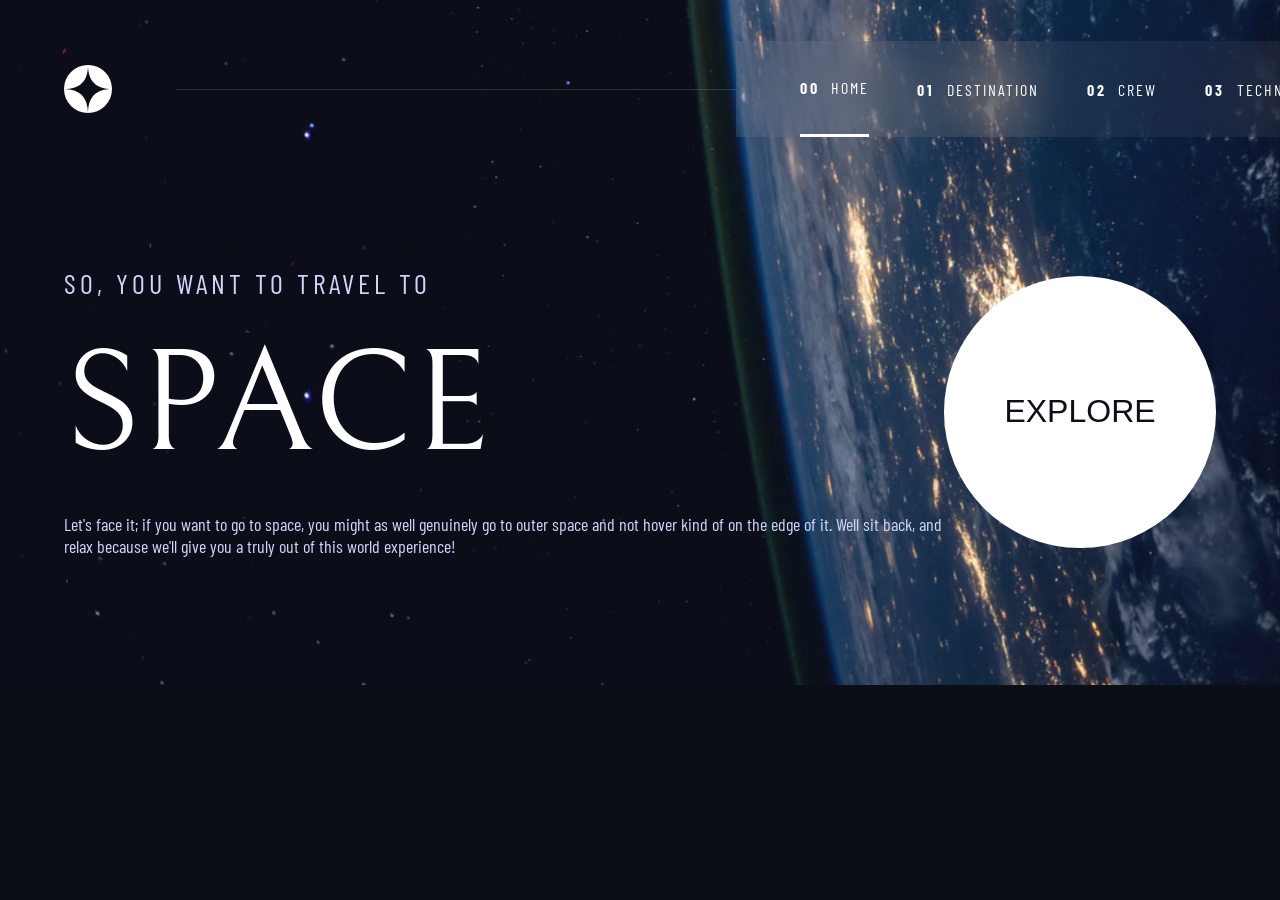
==== starter-code/index.html @ bf2e25b3 "first commit" ====
<!doctype html>
<html lang="en">
  <head>
    <meta charset="UTF-8" />
    <meta name="viewport" content="width=device-width, initial-scale=1.0" />

    <link
      rel="icon"
      type="image/png"
      sizes="32x32"
      href="./assets/favicon-32x32.png"
    />

    <link rel="stylesheet" href="css/reset.css" />
    <link rel="stylesheet" href="css/variables.css" />
    <link rel="stylesheet" href="css/utlis.css" />
    <link rel="stylesheet" href="css/styles.css" />

    <title>Frontend Mentor | Space tourism website</title>
  </head>
  <body>
    <div class="hero-home">
      <div class="hero">
        <header class="header flex-align-center">
          <div class="header__logo flex-align-center">
            <img src="assets/shared/logo.svg" alt="Space tourism website" />
            <div class="header__line"></div>
          </div>

          <nav class="primary-nav">
            <ul class="primary-nav__list flex-align-center">
              <li
                class="primary-nav__item flex-align-center primary-nav__item--active"
              >
                <span class="primary-nav__number">00</span> Home
              </li>
              <li class="primary-nav__item flex-align-center">
                <span class="primary-nav__number">01</span> Destination
              </li>
              <li class="primary-nav__item flex-align-center">
                <span class="primary-nav__number">02</span> Crew
              </li>
              <li class="primary-nav__item flex-align-center">
                <span class="primary-nav__number">03</span> Technology
              </li>
            </ul>
          </nav>
        </header>

        <main class="hero__main container">
          <div class="hero-text">
            <div class="hero-text__body">
              <p class="hero-text__subtitle">SO, YOU WANT TO TRAVEL TO</p>
              <h1 class="hero-text__title">SPACE</h1>
              <p class="hero-text__description">
                Let's face it; if you want to go to space, you might as well
                genuinely go to outer space and not hover kind of on the edge of
                it. Well sit back, and relax because we'll give you a truly out
                of this world experience!
              </p>
            </div>

            <div class="hero-text__action flex-center">
              <button class="explore-btn">Explore</button>
            </div>
          </div>
        </main>
      </div>
    </div>
    <script src="js/index.js"></script>
  </body>
</html>
---- starter-code/css/variables.css ----
:root {
  --white-color: #fff;
  --black-color: #000;
  --blue-900: #0b0d17;
  --blue-300: #d0d6f9;
  --bg-color: #0b0d17;

  --container-padding: 2rem;
  --header-padding-top: 40px;

  --font-barlowCondensed: "Barlow Condensed", sans-serif;
  --font-bellefair: "Bellefair", serif;
}

@font-face {
  font-family: "Bellefair";
  src:
    url("../assets/fonts/Bellefair-Regular.woff") format("woff2"),
    url("../assets/fonts/Bellefair-Regular.woff2") format("woff");
  font-weight: normal;
  font-style: normal;
  font-display: swap;
}

@font-face {
  font-family: "Barlow Condensed";
  src:
    url("../assets/fonts/BarlowCondensed-Bold.woff2") format("woff2"),
    url("../assets/fonts/BarlowCondensed-Bold.woff") format("woff");
  font-weight: bold;
  font-style: normal;
  font-display: swap;
}

@font-face {
  font-family: "Barlow Condensed";
  src:
    url("../assets/fonts/BarlowCondensed-Regular.woff2") format("woff2"),
    url("../assets/fonts/BarlowCondensed-Regular.woff") format("woff");
  font-weight: normal;
  font-style: normal;
  font-display: swap;
}
---- starter-code/css/utlis.css ----
.flex-center {
  display: flex;
  align-items: center;
  justify-content: center;
}

.flex-align-center {
  display: flex;
  align-items: center;
}

.container {
  padding-inline: var(--container-padding);
}
---- starter-code/css/styles.css ----
header {
  height: 138px;
  padding-top: var(--header-padding-top);
  justify-content: space-between;

  .header__logo {
    gap: 64px;
    padding-left: 64px;

    .header__line {
      height: 1px;
      width: 560px;
      background-color: #979797;
      opacity: 25%;
      position: relative;
      z-index: 10;
    }
  }

  .primary-nav {
    background-color: rgba(255, 255, 255, 0.05);
    backdrop-filter: blur(30px);
    flex: 1;

    .primary-nav__list {
      gap: 48px;
      justify-content: right;
      padding-inline: 64px;

      .primary-nav__item {
        font-family: var(--font-barlowCondensed);
        color: var(--white-color);
        height: 96px;
        gap: 12px;
        letter-spacing: 2px;
        text-transform: uppercase;

        .primary-nav__number {
          font-weight: bold;
          letter-spacing: 2.7px;
          font-size: 16px;
        }
      }

      .primary-nav__item--active {
        border-bottom: 3px solid var(--white-color);
      }
    }
  }
}

.hero-home {
  background: url("../assets/home/background-home-desktop.jpg") no-repeat;

  background-size: cover;
  background-color: var(--bg-color);

  .hero__main {
    display: grid;
    grid-template-columns:
      [full-start] minmax(var(--container-padding), 1fr)
      [content-start] minmax(0, 80rem)
      [content-end] minmax(var(--container-padding), 1fr)
      [full-end];

    padding-block: 128px;

    & > * {
      grid-column: content;
    }

    .hero-text {
      display: flex;

      .hero-text__body {
        display: flex;
        flex-direction: column;
        gap: 24px;

        .hero-text__subtitle {
          font-size: 28px;
          text-transform: uppercase;
          letter-spacing: 4px;
          color: #d0d6f9;
          font-family: var(--font-barlowCondensed);
        }
        .hero-text__title {
          color: var(--white-color);
          text-transform: uppercase;
          font-size: 144px;
          font-weight: 100;
        }
        .hero-text__description {
          font-size: 18px;
          color: #d0d6f9;
          font-family: var(--font-barlowCondensed);
        }
      }
    }

    .hero-text__action {
      display: flex;
      justify-content: end;
      .explore-btn {
        cursor: pointer;
        width: 272px;
        height: 272px;
        background-color: var(--white-color);
        border-radius: 50%;
        font-size: 32px;
        color: var(--blue-900);
        border: none;
        font-weight: 100;
        text-transform: uppercase;
      }
    }
  }
}
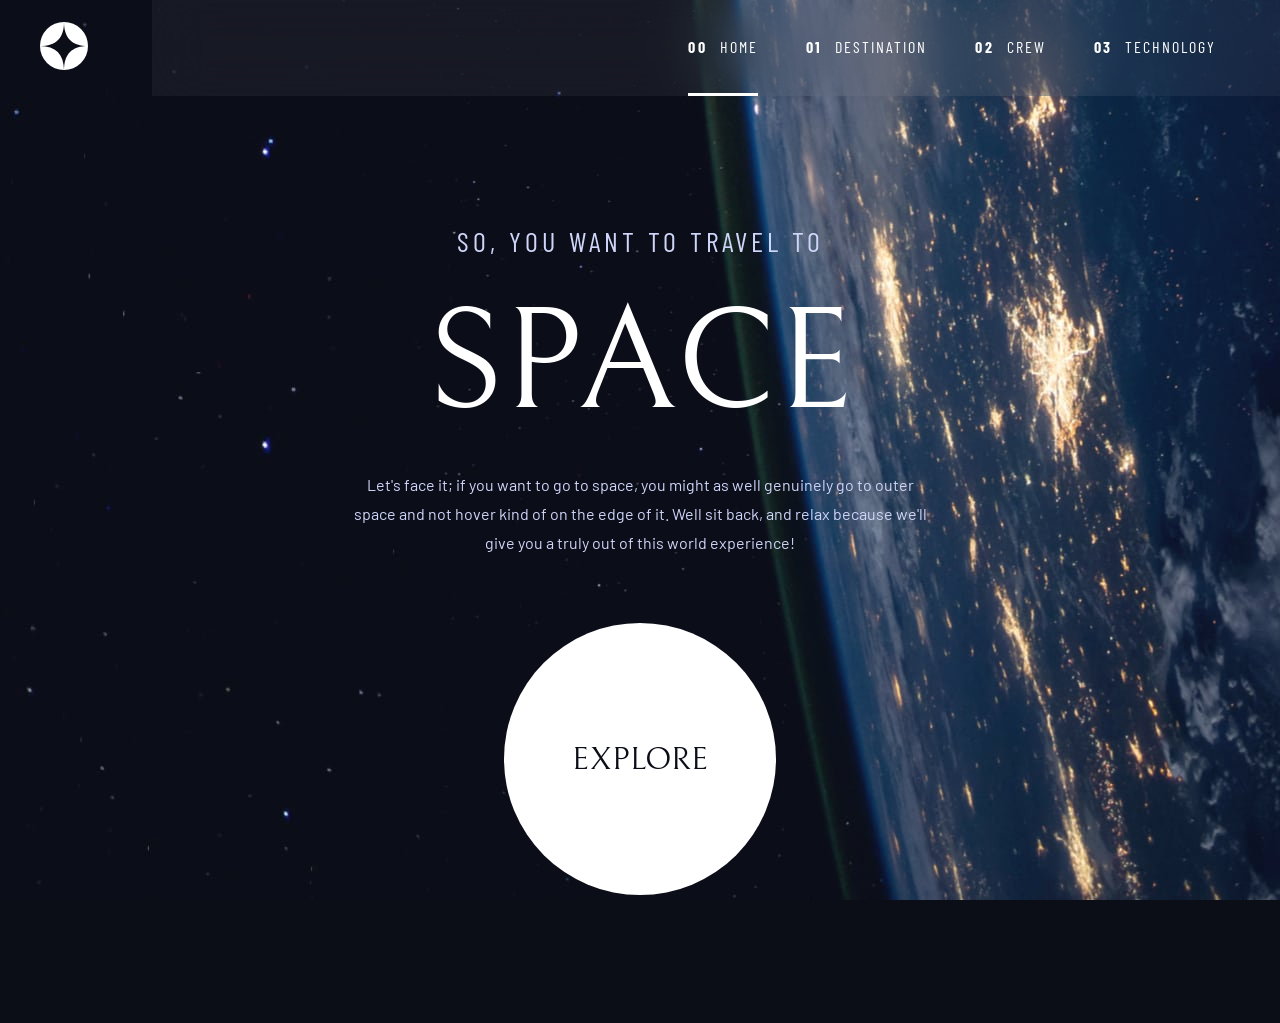
==== commit 3bc1e1a8: "Add font files and enhance header navigation - Introduced Barlow font files (woff and woff2) for imp" ====
--- a/starter-code/index.html
+++ b/starter-code/index.html
@@ -23,25 +23,67 @@
       <div class="hero">
         <header class="header flex-align-center">
           <div class="header__logo flex-align-center">
-            <img src="assets/shared/logo.svg" alt="Space tourism website" />
-            <div class="header__line"></div>
+            <a href="index.html" aria-label="Space tourism website - Home">
+              <img src="assets/shared/logo.svg" alt="" />
+            </a>
           </div>
 
-          <nav class="primary-nav">
+          <div class="header__line"></div>
+
+          <button
+            class="mobile-nav-toggle"
+            aria-label="Open menu"
+            aria-expanded="false"
+          >
+            <div class="mobile-nav__icon">
+              <span></span>
+              <span></span>
+              <span></span>
+            </div>
+          </button>
+
+          <nav class="primary-nav" data-visible="false">
+            <div class="mobile-nav__header">
+              <button class="mobile-nav__close" aria-label="Close menu">
+                <svg
+                  width="24"
+                  height="24"
+                  viewBox="0 0 24 24"
+                  fill="none"
+                  xmlns="http://www.w3.org/2000/svg"
+                >
+                  <path
+                    d="M18 6L6 18M6 6L18 18"
+                    stroke="white"
+                    stroke-width="2"
+                    stroke-linecap="round"
+                  />
+                </svg>
+              </button>
+            </div>
+
             <ul class="primary-nav__list flex-align-center">
               <li
                 class="primary-nav__item flex-align-center primary-nav__item--active"
               >
-                <span class="primary-nav__number">00</span> Home
+                <a href="index.html">
+                  <span class="primary-nav__number">00</span> Home
+                </a>
               </li>
               <li class="primary-nav__item flex-align-center">
-                <span class="primary-nav__number">01</span> Destination
+                <a href="destination.html">
+                  <span class="primary-nav__number">01</span> Destination
+                </a>
               </li>
               <li class="primary-nav__item flex-align-center">
-                <span class="primary-nav__number">02</span> Crew
+                <a href="crew.html">
+                  <span class="primary-nav__number">02</span> Crew
+                </a>
               </li>
               <li class="primary-nav__item flex-align-center">
-                <span class="primary-nav__number">03</span> Technology
+                <a href="technology.html">
+                  <span class="primary-nav__number">03</span> Technology
+                </a>
               </li>
             </ul>
           </nav>
@@ -61,7 +103,7 @@
             </div>
 
             <div class="hero-text__action flex-center">
-              <button class="explore-btn">Explore</button>
+              <a href="#about" class="explore-btn flex-center">Explore</a>
             </div>
           </div>
         </main>
--- a/starter-code/css/variables.css
+++ b/starter-code/css/variables.css
@@ -9,7 +9,21 @@
   --header-padding-top: 40px;
 
   --font-barlowCondensed: "Barlow Condensed", sans-serif;
+  --font-barlow: "Barlow", sans-serif;
   --font-bellefair: "Bellefair", serif;
+}
+
+@media (max-width: 1400px) {
+  :root {
+    --container-padding: 40px;
+  }
+}
+
+@media (max-width: 768px) {
+  :root {
+    --container-padding: 24px;
+    --header-padding-top: 24px;
+  }
 }
 
 @font-face {
@@ -41,3 +55,13 @@
   font-style: normal;
   font-display: swap;
 }
+
+@font-face {
+  font-family: "Barlow";
+  src:
+    url("../assets/fonts/Barlow-Regular.woff2") format("woff2"),
+    url("../assets/fonts/Barlow-Regular.woff") format("woff");
+  font-weight: normal;
+  font-style: normal;
+  font-display: swap;
+}
--- a/starter-code/css/styles.css
+++ b/starter-code/css/styles.css
@@ -3,57 +3,174 @@
   padding-top: var(--header-padding-top);
   justify-content: space-between;
 
+  @media (max-width: 1400px) {
+    height: 96px;
+    padding-top: 0;
+  }
+
+  @media (max-width: 768px) {
+    height: 88px;
+    padding: 24px;
+  }
+
   .header__logo {
-    gap: 64px;
-    padding-left: 64px;
-
-    .header__line {
-      height: 1px;
-      width: 560px;
-      background-color: #979797;
-      opacity: 25%;
-      position: relative;
-      z-index: 10;
+    padding-inline: 64px;
+
+    @media (max-width: 1400px) {
+      padding-left: 40px;
+    }
+    @media (max-width: 768px) {
+      padding: 0px;
+    }
+  }
+  .header__line {
+    height: 1px;
+    width: 560px;
+    background-color: #979797;
+    opacity: 25%;
+    flex: 1;
+    position: relative;
+    z-index: 10;
+    margin-right: -50px;
+    @media (max-width: 1400px) {
+      display: none;
+    }
+  }
+
+  .mobile-nav-toggle {
+    border: none;
+    background: none;
+    cursor: pointer;
+
+    .mobile-nav__icon {
+      width: 24px;
+      height: 21px;
+      display: flex;
+      flex-direction: column;
+      justify-content: space-between;
+      gap: 6px;
+
+      span {
+        display: block;
+        width: 100%;
+        height: 3px;
+        background-color: #d0d6f9;
+      }
+    }
+
+    @media (min-width: 768px) {
+      display: none;
     }
   }
 
   .primary-nav {
     background-color: rgba(255, 255, 255, 0.05);
     backdrop-filter: blur(30px);
-    flex: 1;
+    flex: 1.3;
+
+    @media (max-width: 768px) {
+      background-color: rgba(11, 13, 23, 0.6);
+      backdrop-filter: blur(30px);
+      position: fixed;
+      right: 0;
+      top: 0;
+      height: 100vh;
+      width: 254px;
+      display: flex;
+      flex-direction: column;
+      gap: 48px;
+      z-index: 100;
+      transform: translateX(100%);
+      transition: transform 0.8s ease;
+
+      &[data-visible="true"] {
+        transform: translateX(0);
+      }
+    }
+    .mobile-nav__header {
+      display: flex;
+      justify-content: end;
+      padding-top: 32px;
+      padding-right: 24px;
+      display: none;
+
+      .mobile-nav__close {
+        background: none;
+        border: none;
+        cursor: pointer;
+      }
+      @media (max-width: 768px) {
+        display: flex;
+      }
+    }
 
     .primary-nav__list {
       gap: 48px;
       justify-content: right;
       padding-inline: 64px;
 
+      @media (max-width: 768px) {
+        flex-direction: column;
+        gap: 32px;
+        align-items: stretch;
+        padding-left: 32px;
+        padding-right: 0;
+      }
+
       .primary-nav__item {
         font-family: var(--font-barlowCondensed);
-        color: var(--white-color);
         height: 96px;
         gap: 12px;
         letter-spacing: 2px;
         text-transform: uppercase;
-
-        .primary-nav__number {
-          font-weight: bold;
-          letter-spacing: 2.7px;
-          font-size: 16px;
+        border-bottom: 3px solid transparent;
+        transition: border-color 0.3s ease;
+
+        a {
+          color: var(--white-color);
+          height: 100%;
+          display: flex;
+          align-items: center;
+          gap: 12px;
+          .primary-nav__number {
+            font-weight: bold;
+            letter-spacing: 2.7px;
+            font-size: 16px;
+          }
+        }
+        &:not(.primary-nav__item--active):hover {
+          border-bottom-color: rgba(255, 255, 255, 0.5);
+        }
+
+        @media (max-width: 768px) {
+          border-bottom: none;
+          height: auto;
+          border-right: 3px solid transparent;
+          transition: border-color 0.3s ease;
+
+          &:not(.primary-nav__item--active):hover {
+            border-bottom-color: transparent;
+            border-right-color: rgba(255, 255, 255, 0.5);
+          }
         }
       }
 
       .primary-nav__item--active {
         border-bottom: 3px solid var(--white-color);
+        @media (max-width: 768px) {
+          border-bottom: none;
+          border-right: 3px solid var(--white-color);
+        }
       }
     }
   }
 }
 
 .hero-home {
-  background: url("../assets/home/background-home-desktop.jpg") no-repeat;
-
+  background: url("../assets/home/background-home-desktop.jpg") no-repeat center;
   background-size: cover;
   background-color: var(--bg-color);
+  height: 100dvh;
 
   .hero__main {
     display: grid;
@@ -69,13 +186,31 @@
       grid-column: content;
     }
 
+    @media (max-width: 768px) {
+      padding-block: 24px;
+    }
+
     .hero-text {
-      display: flex;
+      display: grid;
+      grid-template-columns: 1fr 1fr;
+      align-items: center;
+
+      @media (max-width: 1400px) {
+        grid-template-columns: 1fr;
+        justify-content: center;
+        align-items: center;
+        gap: 66px;
+      }
 
       .hero-text__body {
         display: flex;
         flex-direction: column;
         gap: 24px;
+
+        @media (max-width: 1400px) {
+          justify-content: center;
+          align-items: center;
+        }
 
         .hero-text__subtitle {
           font-size: 28px;
@@ -83,17 +218,34 @@
           letter-spacing: 4px;
           color: #d0d6f9;
           font-family: var(--font-barlowCondensed);
+          @media (max-width: 768px) {
+            font-size: 16px;
+          }
         }
         .hero-text__title {
           color: var(--white-color);
           text-transform: uppercase;
           font-size: 144px;
           font-weight: 100;
+          @media (max-width: 768px) {
+            font-size: 80px;
+          }
         }
         .hero-text__description {
           font-size: 18px;
           color: #d0d6f9;
-          font-family: var(--font-barlowCondensed);
+          font-family: var(--font-barlow);
+          max-width: 540px;
+          line-height: 180%;
+
+          @media (max-width: 1400px) {
+            text-align: center;
+            max-width: 586px;
+            font-size: 16px;
+          }
+          @media (max-width: 768px) {
+            font-size: 15px;
+          }
         }
       }
     }
@@ -102,7 +254,6 @@
       display: flex;
       justify-content: end;
       .explore-btn {
-        cursor: pointer;
         width: 272px;
         height: 272px;
         background-color: var(--white-color);
@@ -112,6 +263,16 @@
         border: none;
         font-weight: 100;
         text-transform: uppercase;
+        @media (max-width: 768px) {
+          width: 144px;
+          height: 144px;
+          font-size: 18px;
+        }
+      }
+
+      @media (max-width: 1400px) {
+        justify-content: center;
+        align-items: center;
       }
     }
   }
